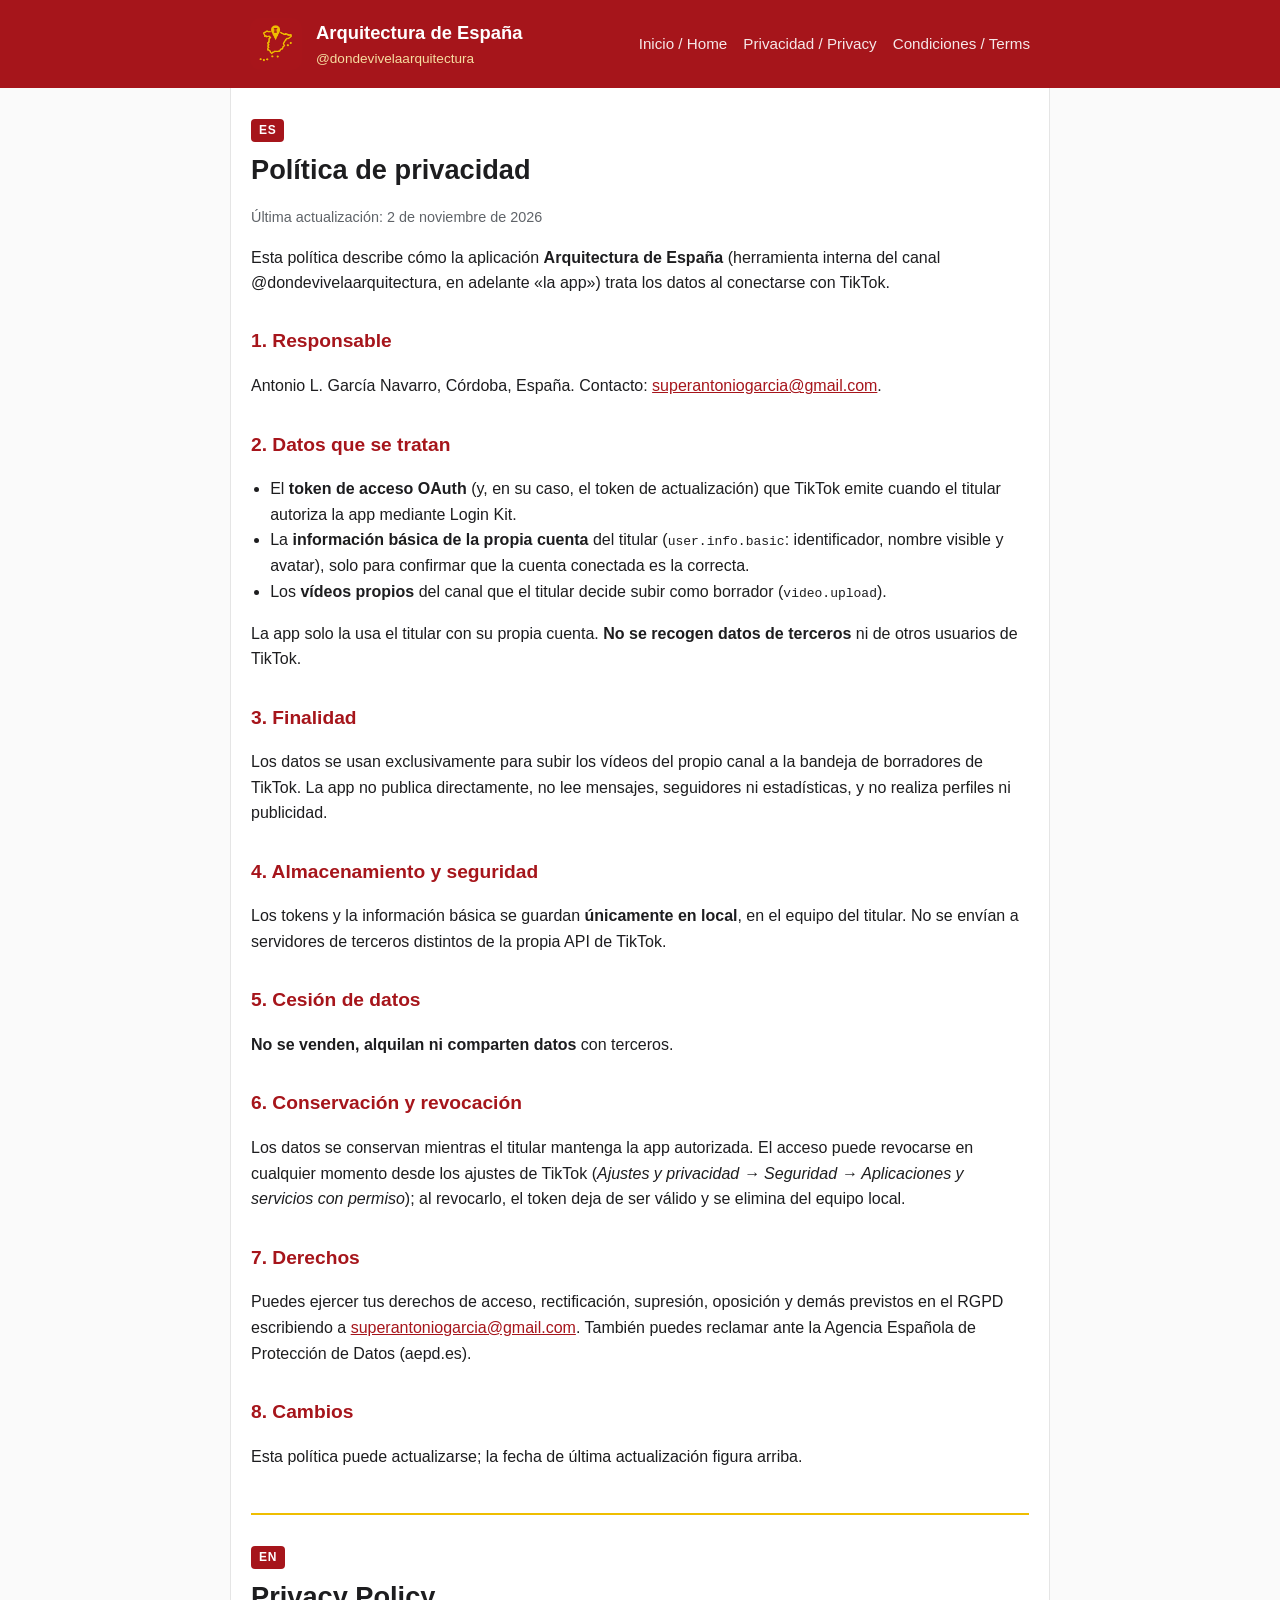
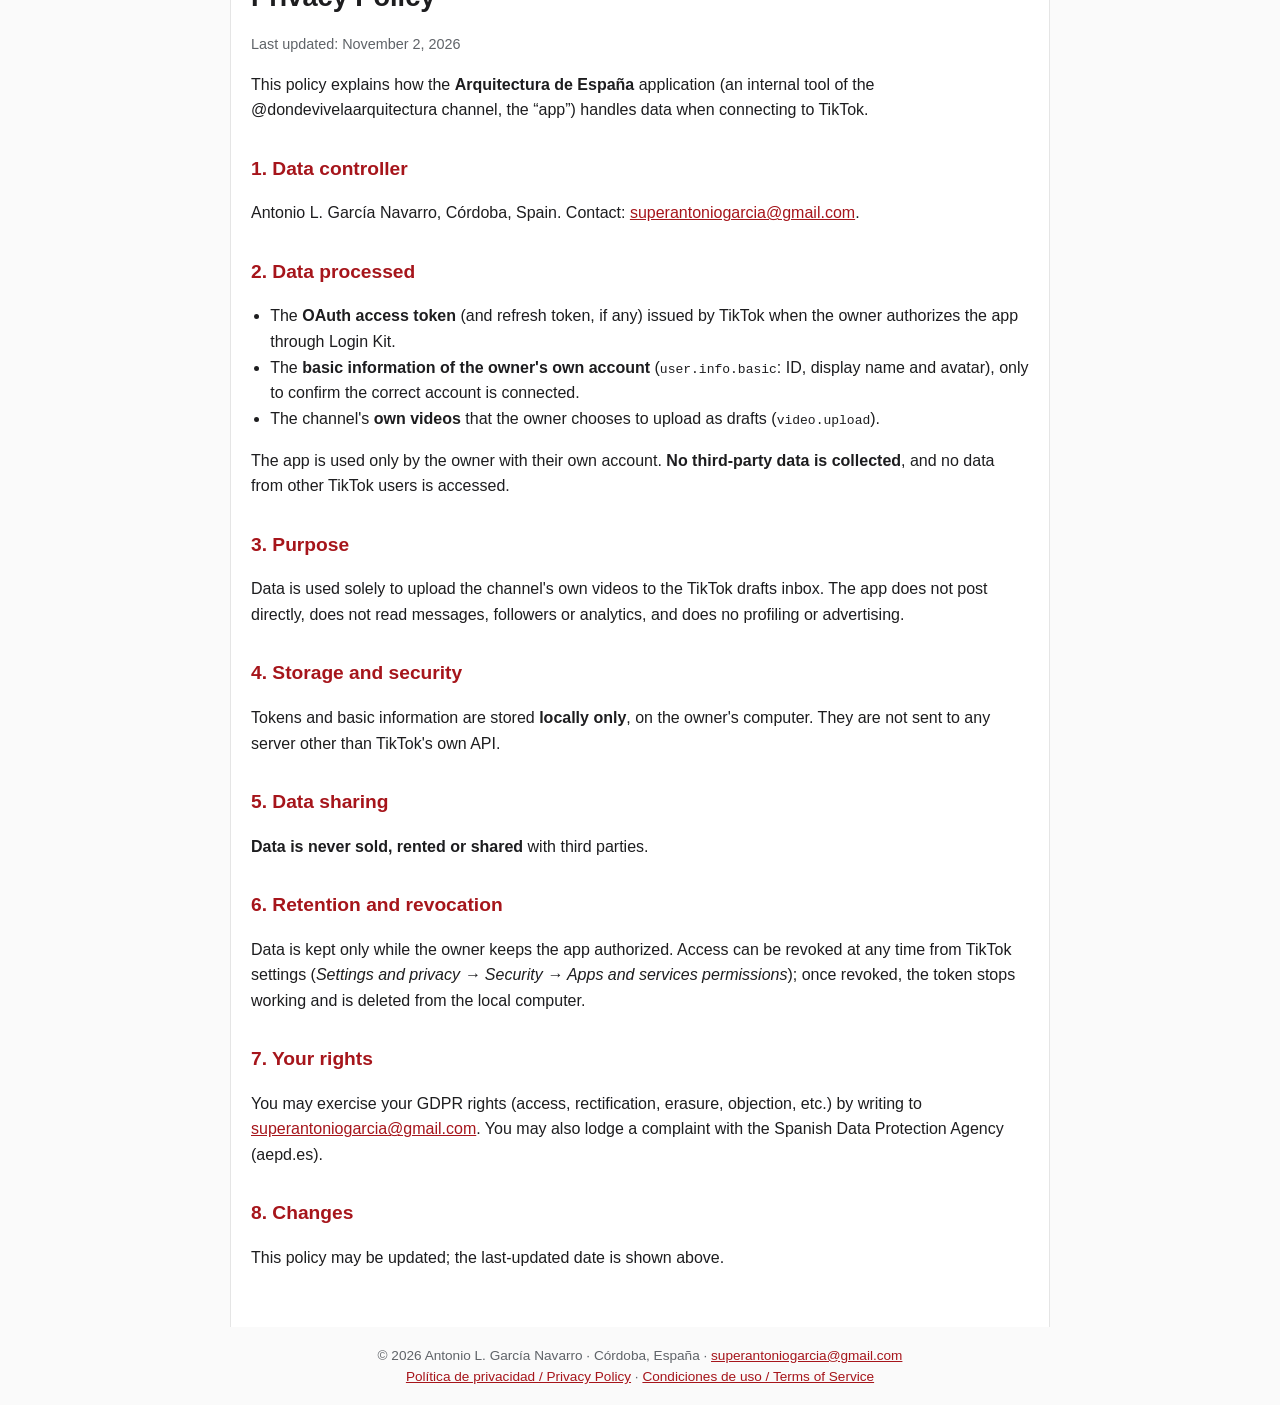
==== privacy.html @ 0d399f10 "Web de la app Arquitectura de España (TikTok for Developers)" ====
<!DOCTYPE html>
<html lang="es">
<head>
<meta charset="utf-8">
<meta name="viewport" content="width=device-width, initial-scale=1">
<title>Política de privacidad / Privacy Policy – Arquitectura de España</title>
<meta name="description" content="Arquitectura de España – herramienta interna del canal @dondevivelaarquitectura para subir sus propios vídeos a TikTok como borrador.">
<link rel="icon" type="image/png" href="favicon.png">
<link rel="apple-touch-icon" href="logo.png">
<link rel="stylesheet" href="style.css">
</head>
<body>
<header><div class="bar">
<img src="logo.png" alt="Logo Arquitectura de España">
<a class="brand" href="index.html">Arquitectura de España<small>@dondevivelaarquitectura</small></a>
<nav><a href="index.html">Inicio / Home</a><a href="privacy.html">Privacidad / Privacy</a><a href="terms.html">Condiciones / Terms</a></nav>
</div></header>
<main>
<span class="lang">ES</span>
<h1>Política de privacidad</h1>
<p class="meta">Última actualización: 2 de noviembre de 2026</p>
<p>Esta política describe cómo la aplicación <strong>Arquitectura de España</strong> (herramienta interna del canal @dondevivelaarquitectura, en adelante «la app») trata los datos al conectarse con TikTok.</p>
<h2>1. Responsable</h2>
<p>Antonio L. García Navarro, Córdoba, España. Contacto: <a href="mailto:superantoniogarcia@gmail.com">superantoniogarcia@gmail.com</a>.</p>
<h2>2. Datos que se tratan</h2>
<ul>
<li>El <strong>token de acceso OAuth</strong> (y, en su caso, el token de actualización) que TikTok emite cuando el titular autoriza la app mediante Login Kit.</li>
<li>La <strong>información básica de la propia cuenta</strong> del titular (<code>user.info.basic</code>: identificador, nombre visible y avatar), solo para confirmar que la cuenta conectada es la correcta.</li>
<li>Los <strong>vídeos propios</strong> del canal que el titular decide subir como borrador (<code>video.upload</code>).</li>
</ul>
<p>La app solo la usa el titular con su propia cuenta. <strong>No se recogen datos de terceros</strong> ni de otros usuarios de TikTok.</p>
<h2>3. Finalidad</h2>
<p>Los datos se usan exclusivamente para subir los vídeos del propio canal a la bandeja de borradores de TikTok. La app no publica directamente, no lee mensajes, seguidores ni estadísticas, y no realiza perfiles ni publicidad.</p>
<h2>4. Almacenamiento y seguridad</h2>
<p>Los tokens y la información básica se guardan <strong>únicamente en local</strong>, en el equipo del titular. No se envían a servidores de terceros distintos de la propia API de TikTok.</p>
<h2>5. Cesión de datos</h2>
<p><strong>No se venden, alquilan ni comparten datos</strong> con terceros.</p>
<h2>6. Conservación y revocación</h2>
<p>Los datos se conservan mientras el titular mantenga la app autorizada. El acceso puede revocarse en cualquier momento desde los ajustes de TikTok (<em>Ajustes y privacidad → Seguridad → Aplicaciones y servicios con permiso</em>); al revocarlo, el token deja de ser válido y se elimina del equipo local.</p>
<h2>7. Derechos</h2>
<p>Puedes ejercer tus derechos de acceso, rectificación, supresión, oposición y demás previstos en el RGPD escribiendo a <a href="mailto:superantoniogarcia@gmail.com">superantoniogarcia@gmail.com</a>. También puedes reclamar ante la Agencia Española de Protección de Datos (aepd.es).</p>
<h2>8. Cambios</h2>
<p>Esta política puede actualizarse; la fecha de última actualización figura arriba.</p>

<hr class="sep">

<span class="lang">EN</span>
<div lang="en">
<h1>Privacy Policy</h1>
<p class="meta">Last updated: November 2, 2026</p>
<p>This policy explains how the <strong>Arquitectura de España</strong> application (an internal tool of the @dondevivelaarquitectura channel, the “app”) handles data when connecting to TikTok.</p>
<h2>1. Data controller</h2>
<p>Antonio L. García Navarro, Córdoba, Spain. Contact: <a href="mailto:superantoniogarcia@gmail.com">superantoniogarcia@gmail.com</a>.</p>
<h2>2. Data processed</h2>
<ul>
<li>The <strong>OAuth access token</strong> (and refresh token, if any) issued by TikTok when the owner authorizes the app through Login Kit.</li>
<li>The <strong>basic information of the owner's own account</strong> (<code>user.info.basic</code>: ID, display name and avatar), only to confirm the correct account is connected.</li>
<li>The channel's <strong>own videos</strong> that the owner chooses to upload as drafts (<code>video.upload</code>).</li>
</ul>
<p>The app is used only by the owner with their own account. <strong>No third-party data is collected</strong>, and no data from other TikTok users is accessed.</p>
<h2>3. Purpose</h2>
<p>Data is used solely to upload the channel's own videos to the TikTok drafts inbox. The app does not post directly, does not read messages, followers or analytics, and does no profiling or advertising.</p>
<h2>4. Storage and security</h2>
<p>Tokens and basic information are stored <strong>locally only</strong>, on the owner's computer. They are not sent to any server other than TikTok's own API.</p>
<h2>5. Data sharing</h2>
<p><strong>Data is never sold, rented or shared</strong> with third parties.</p>
<h2>6. Retention and revocation</h2>
<p>Data is kept only while the owner keeps the app authorized. Access can be revoked at any time from TikTok settings (<em>Settings and privacy → Security → Apps and services permissions</em>); once revoked, the token stops working and is deleted from the local computer.</p>
<h2>7. Your rights</h2>
<p>You may exercise your GDPR rights (access, rectification, erasure, objection, etc.) by writing to <a href="mailto:superantoniogarcia@gmail.com">superantoniogarcia@gmail.com</a>. You may also lodge a complaint with the Spanish Data Protection Agency (aepd.es).</p>
<h2>8. Changes</h2>
<p>This policy may be updated; the last-updated date is shown above.</p>
</div>
</main>
<footer>© 2026 Antonio L. García Navarro · Córdoba, España · <a href="mailto:superantoniogarcia@gmail.com">superantoniogarcia@gmail.com</a><br>
<a href="privacy.html">Política de privacidad / Privacy Policy</a> · <a href="terms.html">Condiciones de uso / Terms of Service</a></footer>
</body>
</html>
---- style.css ----
:root{--red:#a6151b;--yellow:#efbe00;--ink:#1d1d1f;--muted:#5f6368;--line:#e5e5e5}
*{box-sizing:border-box}
body{margin:0;font-family:-apple-system,BlinkMacSystemFont,"Segoe UI",Roboto,Helvetica,Arial,sans-serif;color:var(--ink);background:#fafafa;line-height:1.6}
header{background:var(--red);color:#fff}
.bar{max-width:820px;margin:0 auto;padding:18px 20px;display:flex;align-items:center;gap:14px}
.bar img{width:52px;height:52px;border-radius:10px}
.bar a.brand{color:#fff;text-decoration:none;font-weight:700;font-size:1.15rem}
.bar small{display:block;color:#f6dca0;font-weight:400;font-size:.85rem}
nav{margin-left:auto;display:flex;gap:16px;flex-wrap:wrap}
nav a{color:#fff;text-decoration:none;font-size:.95rem;opacity:.9}
nav a:hover{opacity:1;text-decoration:underline}
main{max-width:820px;margin:0 auto;padding:28px 20px 40px;background:#fff;border-left:1px solid var(--line);border-right:1px solid var(--line)}
h1{font-size:1.7rem;margin:.2em 0 .4em}
h2{font-size:1.2rem;margin:1.6em 0 .4em;color:var(--red)}
.lang{display:inline-block;font-size:.75rem;font-weight:700;letter-spacing:.06em;color:#fff;background:var(--red);padding:2px 8px;border-radius:4px}
.meta{color:var(--muted);font-size:.9rem}
hr.sep{border:0;border-top:2px solid var(--yellow);margin:44px 0 28px}
a{color:var(--red)}
footer{max-width:820px;margin:0 auto;padding:18px 20px;color:var(--muted);font-size:.85rem;text-align:center}
ul{padding-left:1.2em}
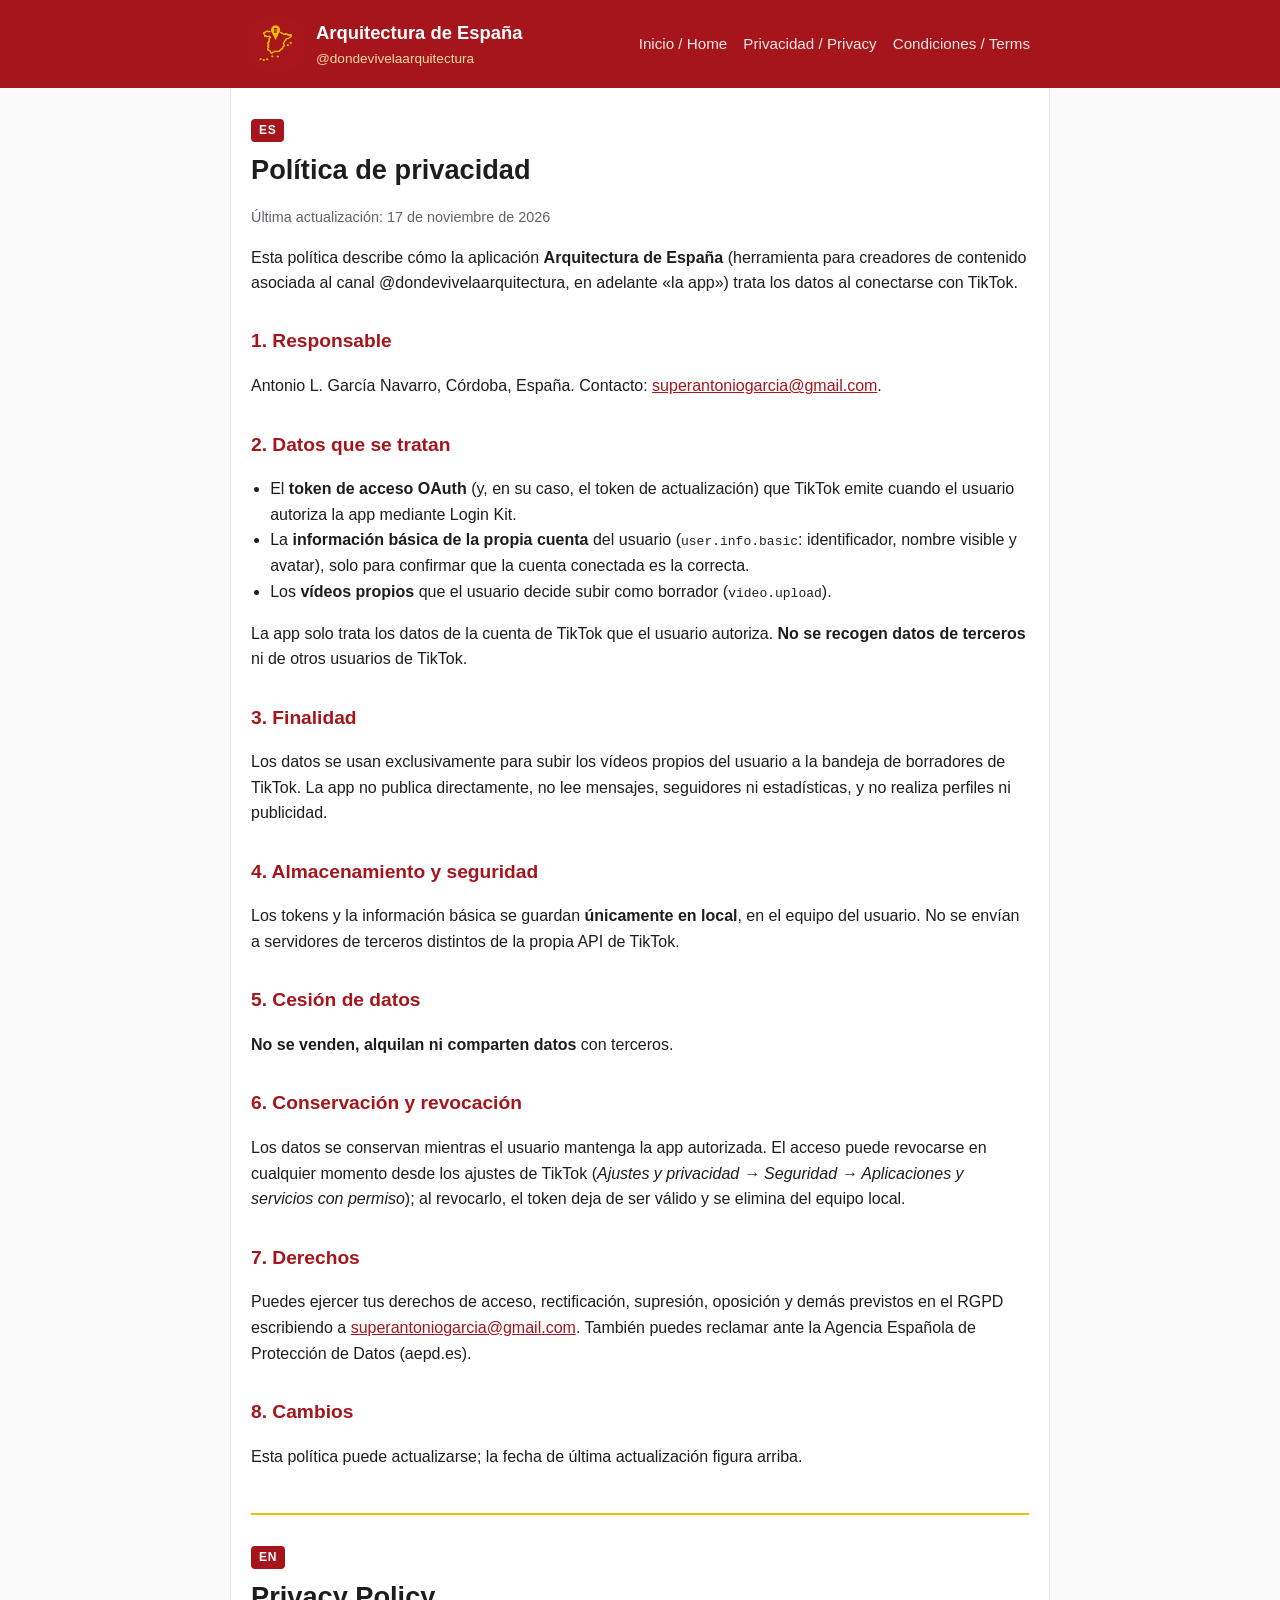
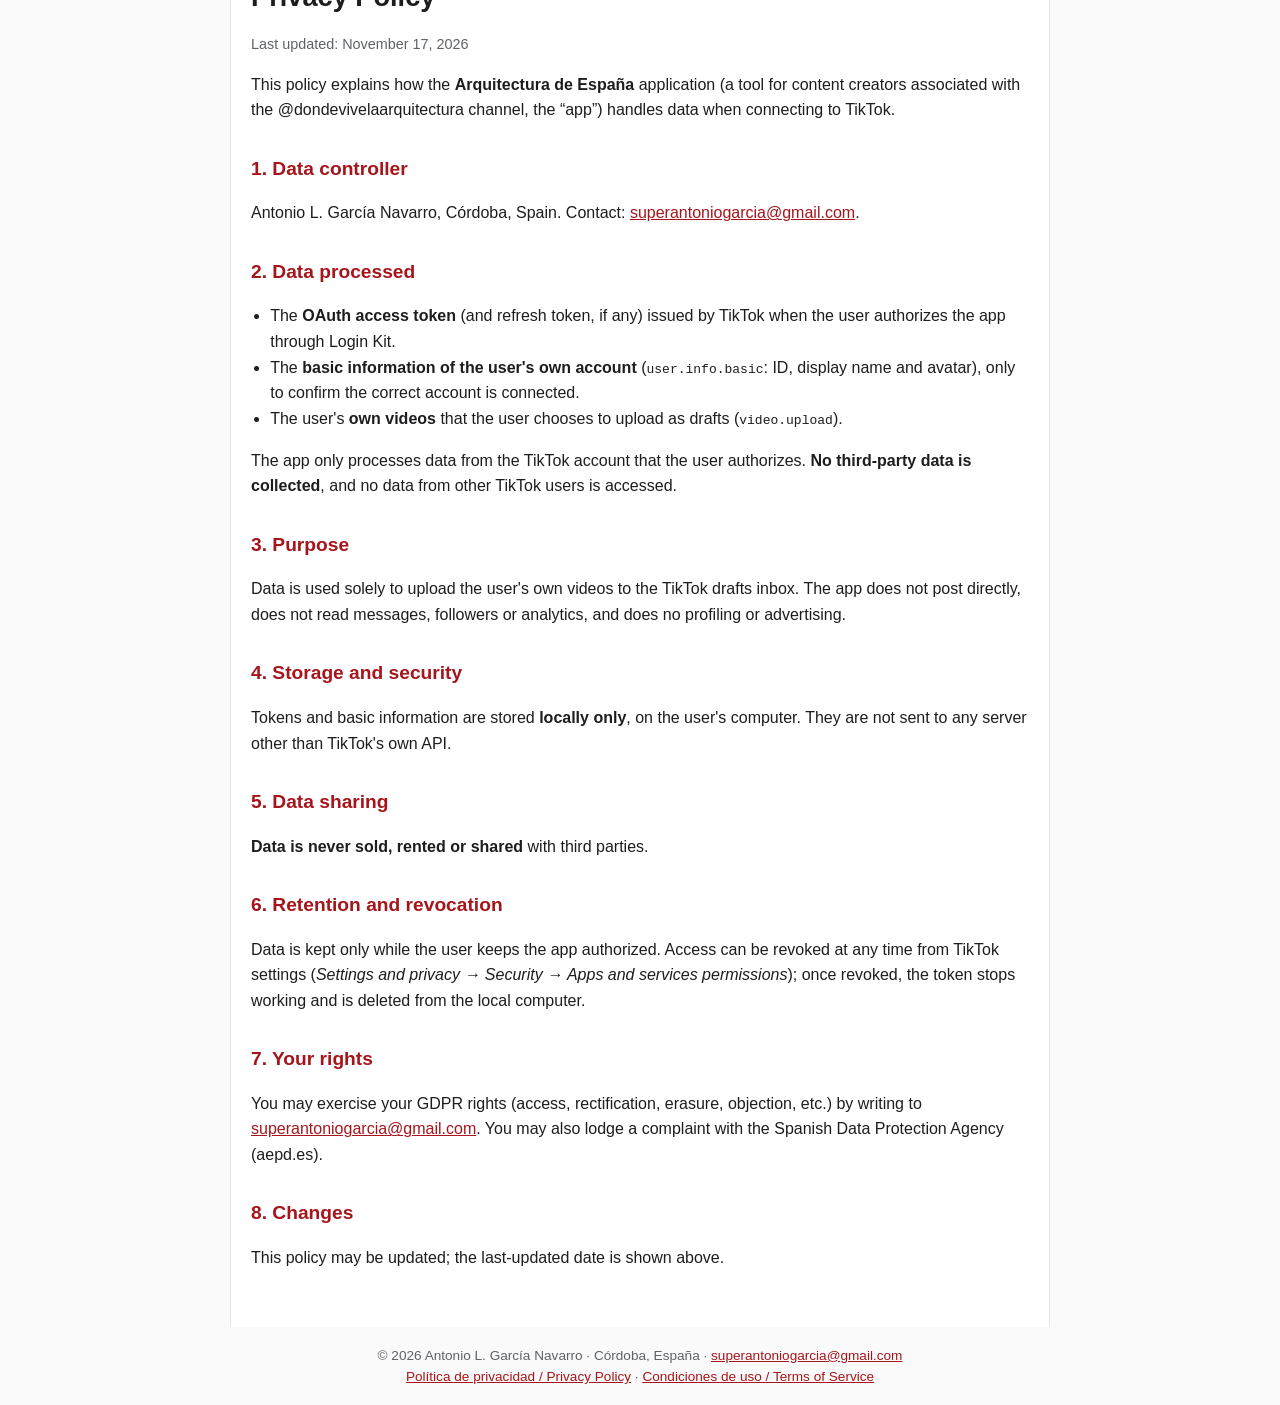
==== commit a1114871: "Presentar la app como herramienta para creadores de contenido Se elimina el lenguaje de herramienta " ====
--- a/privacy.html
+++ b/privacy.html
@@ -4,7 +4,7 @@
 <meta charset="utf-8">
 <meta name="viewport" content="width=device-width, initial-scale=1">
 <title>Política de privacidad / Privacy Policy – Arquitectura de España</title>
-<meta name="description" content="Arquitectura de España – herramienta interna del canal @dondevivelaarquitectura para subir sus propios vídeos a TikTok como borrador.">
+<meta name="description" content="Arquitectura de España – herramienta para creadores de contenido que permite a los usuarios de TikTok iniciar sesión con Login Kit y subir sus propios vídeos como borrador.">
 <link rel="icon" type="image/png" href="favicon.png">
 <link rel="apple-touch-icon" href="logo.png">
 <link rel="stylesheet" href="style.css">
@@ -18,25 +18,25 @@
 <main>
 <span class="lang">ES</span>
 <h1>Política de privacidad</h1>
-<p class="meta">Última actualización: 2 de noviembre de 2026</p>
-<p>Esta política describe cómo la aplicación <strong>Arquitectura de España</strong> (herramienta interna del canal @dondevivelaarquitectura, en adelante «la app») trata los datos al conectarse con TikTok.</p>
+<p class="meta">Última actualización: 17 de noviembre de 2026</p>
+<p>Esta política describe cómo la aplicación <strong>Arquitectura de España</strong> (herramienta para creadores de contenido asociada al canal @dondevivelaarquitectura, en adelante «la app») trata los datos al conectarse con TikTok.</p>
 <h2>1. Responsable</h2>
 <p>Antonio L. García Navarro, Córdoba, España. Contacto: <a href="mailto:superantoniogarcia@gmail.com">superantoniogarcia@gmail.com</a>.</p>
 <h2>2. Datos que se tratan</h2>
 <ul>
-<li>El <strong>token de acceso OAuth</strong> (y, en su caso, el token de actualización) que TikTok emite cuando el titular autoriza la app mediante Login Kit.</li>
-<li>La <strong>información básica de la propia cuenta</strong> del titular (<code>user.info.basic</code>: identificador, nombre visible y avatar), solo para confirmar que la cuenta conectada es la correcta.</li>
-<li>Los <strong>vídeos propios</strong> del canal que el titular decide subir como borrador (<code>video.upload</code>).</li>
+<li>El <strong>token de acceso OAuth</strong> (y, en su caso, el token de actualización) que TikTok emite cuando el usuario autoriza la app mediante Login Kit.</li>
+<li>La <strong>información básica de la propia cuenta</strong> del usuario (<code>user.info.basic</code>: identificador, nombre visible y avatar), solo para confirmar que la cuenta conectada es la correcta.</li>
+<li>Los <strong>vídeos propios</strong> que el usuario decide subir como borrador (<code>video.upload</code>).</li>
 </ul>
-<p>La app solo la usa el titular con su propia cuenta. <strong>No se recogen datos de terceros</strong> ni de otros usuarios de TikTok.</p>
+<p>La app solo trata los datos de la cuenta de TikTok que el usuario autoriza. <strong>No se recogen datos de terceros</strong> ni de otros usuarios de TikTok.</p>
 <h2>3. Finalidad</h2>
-<p>Los datos se usan exclusivamente para subir los vídeos del propio canal a la bandeja de borradores de TikTok. La app no publica directamente, no lee mensajes, seguidores ni estadísticas, y no realiza perfiles ni publicidad.</p>
+<p>Los datos se usan exclusivamente para subir los vídeos propios del usuario a la bandeja de borradores de TikTok. La app no publica directamente, no lee mensajes, seguidores ni estadísticas, y no realiza perfiles ni publicidad.</p>
 <h2>4. Almacenamiento y seguridad</h2>
-<p>Los tokens y la información básica se guardan <strong>únicamente en local</strong>, en el equipo del titular. No se envían a servidores de terceros distintos de la propia API de TikTok.</p>
+<p>Los tokens y la información básica se guardan <strong>únicamente en local</strong>, en el equipo del usuario. No se envían a servidores de terceros distintos de la propia API de TikTok.</p>
 <h2>5. Cesión de datos</h2>
 <p><strong>No se venden, alquilan ni comparten datos</strong> con terceros.</p>
 <h2>6. Conservación y revocación</h2>
-<p>Los datos se conservan mientras el titular mantenga la app autorizada. El acceso puede revocarse en cualquier momento desde los ajustes de TikTok (<em>Ajustes y privacidad → Seguridad → Aplicaciones y servicios con permiso</em>); al revocarlo, el token deja de ser válido y se elimina del equipo local.</p>
+<p>Los datos se conservan mientras el usuario mantenga la app autorizada. El acceso puede revocarse en cualquier momento desde los ajustes de TikTok (<em>Ajustes y privacidad → Seguridad → Aplicaciones y servicios con permiso</em>); al revocarlo, el token deja de ser válido y se elimina del equipo local.</p>
 <h2>7. Derechos</h2>
 <p>Puedes ejercer tus derechos de acceso, rectificación, supresión, oposición y demás previstos en el RGPD escribiendo a <a href="mailto:superantoniogarcia@gmail.com">superantoniogarcia@gmail.com</a>. También puedes reclamar ante la Agencia Española de Protección de Datos (aepd.es).</p>
 <h2>8. Cambios</h2>
@@ -47,25 +47,25 @@
 <span class="lang">EN</span>
 <div lang="en">
 <h1>Privacy Policy</h1>
-<p class="meta">Last updated: November 2, 2026</p>
-<p>This policy explains how the <strong>Arquitectura de España</strong> application (an internal tool of the @dondevivelaarquitectura channel, the “app”) handles data when connecting to TikTok.</p>
+<p class="meta">Last updated: November 17, 2026</p>
+<p>This policy explains how the <strong>Arquitectura de España</strong> application (a tool for content creators associated with the @dondevivelaarquitectura channel, the “app”) handles data when connecting to TikTok.</p>
 <h2>1. Data controller</h2>
 <p>Antonio L. García Navarro, Córdoba, Spain. Contact: <a href="mailto:superantoniogarcia@gmail.com">superantoniogarcia@gmail.com</a>.</p>
 <h2>2. Data processed</h2>
 <ul>
-<li>The <strong>OAuth access token</strong> (and refresh token, if any) issued by TikTok when the owner authorizes the app through Login Kit.</li>
-<li>The <strong>basic information of the owner's own account</strong> (<code>user.info.basic</code>: ID, display name and avatar), only to confirm the correct account is connected.</li>
-<li>The channel's <strong>own videos</strong> that the owner chooses to upload as drafts (<code>video.upload</code>).</li>
+<li>The <strong>OAuth access token</strong> (and refresh token, if any) issued by TikTok when the user authorizes the app through Login Kit.</li>
+<li>The <strong>basic information of the user's own account</strong> (<code>user.info.basic</code>: ID, display name and avatar), only to confirm the correct account is connected.</li>
+<li>The user's <strong>own videos</strong> that the user chooses to upload as drafts (<code>video.upload</code>).</li>
 </ul>
-<p>The app is used only by the owner with their own account. <strong>No third-party data is collected</strong>, and no data from other TikTok users is accessed.</p>
+<p>The app only processes data from the TikTok account that the user authorizes. <strong>No third-party data is collected</strong>, and no data from other TikTok users is accessed.</p>
 <h2>3. Purpose</h2>
-<p>Data is used solely to upload the channel's own videos to the TikTok drafts inbox. The app does not post directly, does not read messages, followers or analytics, and does no profiling or advertising.</p>
+<p>Data is used solely to upload the user's own videos to the TikTok drafts inbox. The app does not post directly, does not read messages, followers or analytics, and does no profiling or advertising.</p>
 <h2>4. Storage and security</h2>
-<p>Tokens and basic information are stored <strong>locally only</strong>, on the owner's computer. They are not sent to any server other than TikTok's own API.</p>
+<p>Tokens and basic information are stored <strong>locally only</strong>, on the user's computer. They are not sent to any server other than TikTok's own API.</p>
 <h2>5. Data sharing</h2>
 <p><strong>Data is never sold, rented or shared</strong> with third parties.</p>
 <h2>6. Retention and revocation</h2>
-<p>Data is kept only while the owner keeps the app authorized. Access can be revoked at any time from TikTok settings (<em>Settings and privacy → Security → Apps and services permissions</em>); once revoked, the token stops working and is deleted from the local computer.</p>
+<p>Data is kept only while the user keeps the app authorized. Access can be revoked at any time from TikTok settings (<em>Settings and privacy → Security → Apps and services permissions</em>); once revoked, the token stops working and is deleted from the local computer.</p>
 <h2>7. Your rights</h2>
 <p>You may exercise your GDPR rights (access, rectification, erasure, objection, etc.) by writing to <a href="mailto:superantoniogarcia@gmail.com">superantoniogarcia@gmail.com</a>. You may also lodge a complaint with the Spanish Data Protection Agency (aepd.es).</p>
 <h2>8. Changes</h2>
